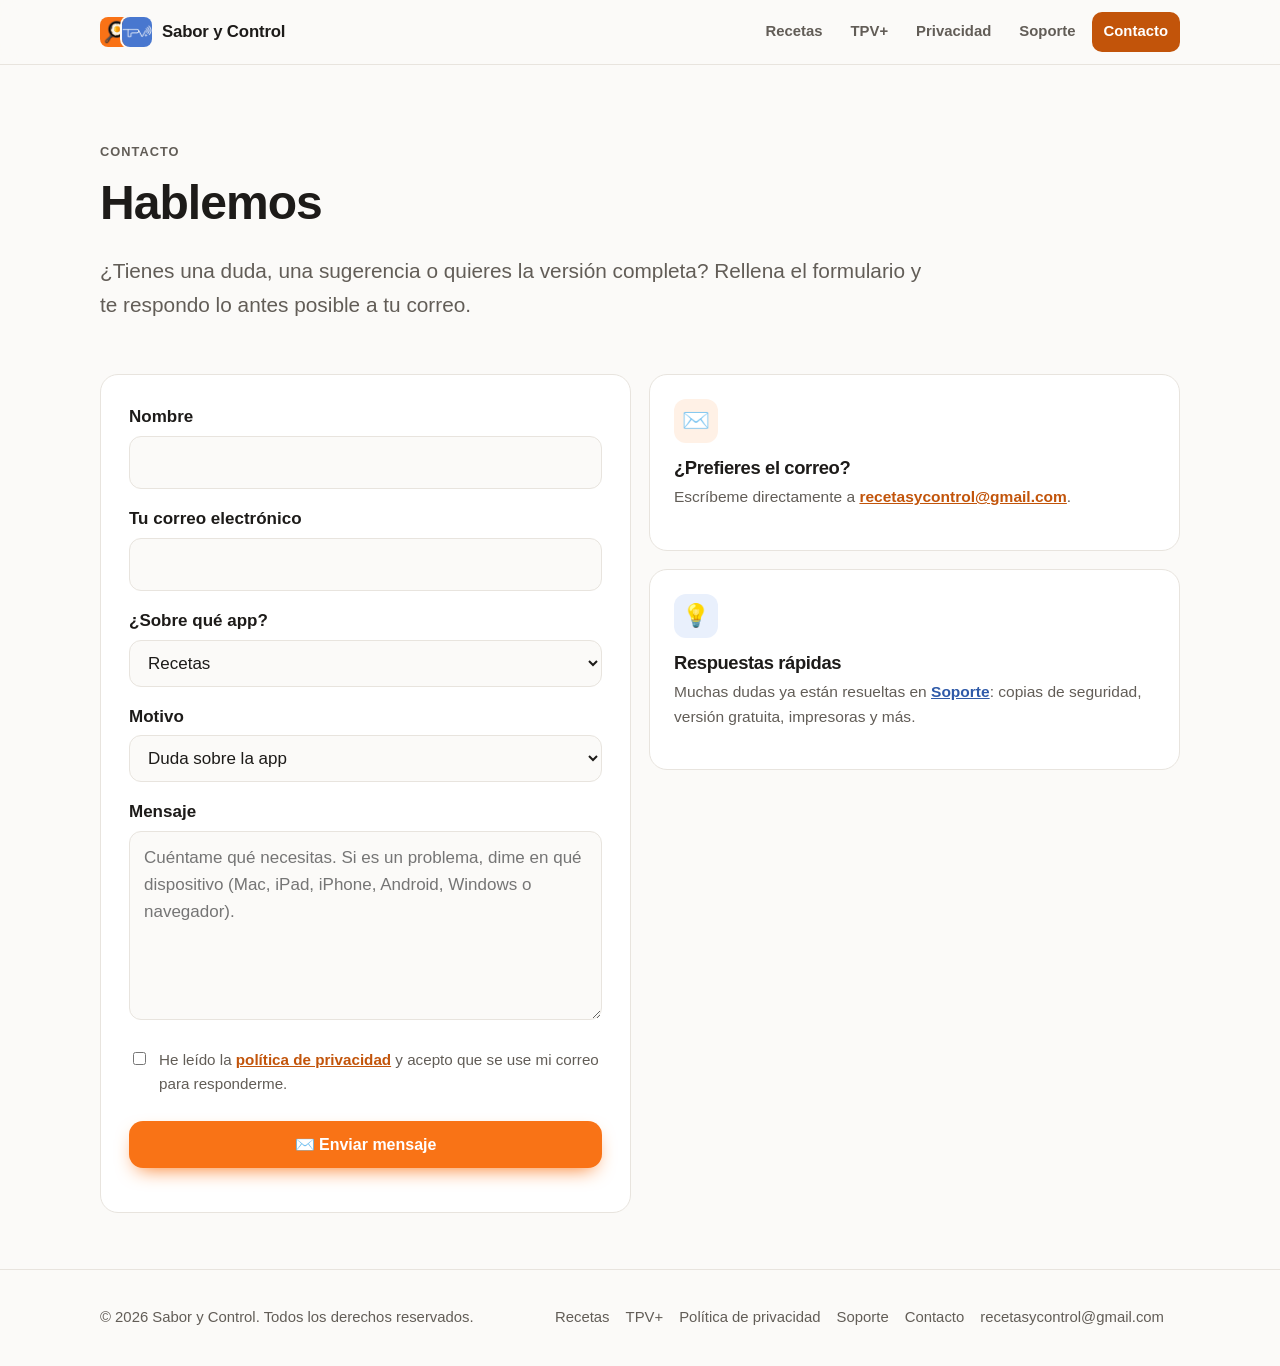
==== contacto.html @ 3034a33e "Añade SEO, botón Contacto y formulario de contacto - Palabras clave, URL canónica, vista previa al c" ====
<!DOCTYPE html>
<html lang="es">
<head>
<meta charset="utf-8">
<meta name="viewport" content="width=device-width, initial-scale=1">
<title>Contacto · Sabor y Control</title>
<meta name="description" content="Contacta con Sabor y Control: dudas, sugerencias, compras o soporte de las apps Recetas y TPV+ para hostelería.">
<meta name="keywords" content="contacto Sabor y Control, contacto app recetas, contacto TPV hostelería, soporte, Sabor y Control">
<meta name="author" content="Rubén Morales · Sabor y Control">
<meta name="robots" content="index, follow">
<link rel="canonical" href="https://mhowani.github.io/mis-apps-hosteleria/contacto.html">
<meta property="og:type" content="website">
<meta property="og:site_name" content="Sabor y Control">
<meta property="og:locale" content="es_ES">
<meta property="og:title" content="Contacto · Sabor y Control">
<meta property="og:description" content="Contacta con Sabor y Control: dudas, sugerencias, compras o soporte de las apps Recetas y TPV+ para hostelería.">
<meta property="og:url" content="https://mhowani.github.io/mis-apps-hosteleria/contacto.html">
<meta property="og:image" content="https://mhowani.github.io/mis-apps-hosteleria/assets/logo-recetas.jpg">
<meta name="twitter:card" content="summary">
<link rel="apple-touch-icon" href="assets/logo-recetas.jpg">
<meta name="theme-color" content="#f97316">
<link rel="icon" href="assets/logo-recetas.jpg">
<link rel="stylesheet" href="styles.css">
</head>
<body>
<header class="top"><div class="wrap">
  <a class="brand" href="index.html"><span class="dots"><img src="assets/logo-recetas.jpg" alt=""><img src="assets/logo-tpv.jpg" alt=""></span><span>Sabor y Control</span></a>
  <nav>
    <a href="recetas.html">Recetas</a>
    <a href="tpv.html">TPV+</a>
    <a href="privacidad.html">Privacidad</a>
    <a href="soporte.html">Soporte</a>
    <a href="contacto.html" class="nav-contacto" aria-current="page">Contacto</a>
  </nav>
</div></header>

<main>
<section class="hero" style="padding-bottom:24px"><div class="wrap">
  <span class="eyebrow">Contacto</span>
  <h1 style="font-size:clamp(2rem,4.5vw,3rem)">Hablemos</h1>
  <p class="lead">¿Tienes una duda, una sugerencia o quieres la versión completa? Rellena el formulario y te respondo lo antes posible a tu correo.</p>
</div></section>

<section style="padding-top:8px"><div class="wrap grid2" style="align-items:start">
  <form id="form-contacto" class="form-contacto" novalidate>
    <label for="nombre">Nombre</label>
    <input id="nombre" name="nombre" type="text" autocomplete="name" required>

    <label for="email">Tu correo electrónico</label>
    <input id="email" name="email" type="email" autocomplete="email" required>

    <label for="app">¿Sobre qué app?</label>
    <select id="app" name="app">
      <option>Recetas</option>
      <option>TPV+</option>
      <option>Las dos</option>
      <option>Otra cosa</option>
    </select>

    <label for="motivo">Motivo</label>
    <select id="motivo" name="motivo">
      <option>Duda sobre la app</option>
      <option>Problema o error</option>
      <option>Sugerencia</option>
      <option>Compra / versión completa</option>
      <option>Otro</option>
    </select>

    <label for="mensaje">Mensaje</label>
    <textarea id="mensaje" name="mensaje" rows="6" required placeholder="Cuéntame qué necesitas. Si es un problema, dime en qué dispositivo (Mac, iPad, iPhone, Android, Windows o navegador)."></textarea>

    <!-- Trampa antispam: las personas no la ven -->
    <input type="text" name="_honey" class="oculto" tabindex="-1" autocomplete="off" aria-hidden="true">

    <label class="check"><input type="checkbox" id="acepto" required>
      <span>He leído la <a class="link-r" href="privacidad.html#contacto">política de privacidad</a> y acepto que se use mi correo para responderme.</span></label>

    <button type="submit" class="btn btn-rec" id="enviar">✉️ Enviar mensaje</button>
    <p id="aviso" class="aviso" role="status" aria-live="polite"></p>
  </form>

  <div>
    <div class="card"><div class="icon rec-i">✉️</div><h3>¿Prefieres el correo?</h3>
      <p>Escríbeme directamente a <a class="link-r" href="mailto:recetasycontrol@gmail.com">recetasycontrol@gmail.com</a>.</p></div>
    <div class="card" style="margin-top:18px"><div class="icon tpv-i">💡</div><h3>Respuestas rápidas</h3>
      <p>Muchas dudas ya están resueltas en <a class="link" href="soporte.html">Soporte</a>: copias de seguridad, versión gratuita, impresoras y más.</p></div>
  </div>
</div></section>
</main>
<footer><div class="wrap">
  <div>© 2026 Sabor y Control. Todos los derechos reservados.</div>
  <div><a href="recetas.html">Recetas</a><a href="tpv.html">TPV+</a><a href="privacidad.html">Política de privacidad</a><a href="soporte.html">Soporte</a><a href="contacto.html">Contacto</a><a href="mailto:recetasycontrol@gmail.com">recetasycontrol@gmail.com</a></div>
</div></footer>

<script>
(function () {
  // Los mensajes se envían a recetasycontrol@gmail.com a través de FormSubmit (formsubmit.co).
  var DESTINO = 'https://formsubmit.co/ajax/recetasycontrol@gmail.com';
  var form = document.getElementById('form-contacto');
  var aviso = document.getElementById('aviso');
  var boton = document.getElementById('enviar');
  function mostrar(texto, tipo) { aviso.textContent = texto; aviso.className = 'aviso ' + tipo; }
  form.addEventListener('submit', function (e) {
    e.preventDefault();
    if (!form.checkValidity()) { mostrar('Rellena tu nombre, un correo válido, el mensaje y marca la casilla de privacidad.', 'error'); form.reportValidity(); return; }
    var d = new FormData(form);
    if (d.get('_honey')) return;
    var datos = {
      nombre: d.get('nombre'), email: d.get('email'), app: d.get('app'), motivo: d.get('motivo'), mensaje: d.get('mensaje'),
      _subject: 'Web Sabor y Control · ' + d.get('motivo') + ' (' + d.get('app') + ')',
      _replyto: d.get('email'), _template: 'table', _captcha: 'false'
    };
    boton.disabled = true; boton.textContent = 'Enviando…'; mostrar('', '');
    fetch(DESTINO, { method: 'POST', headers: { 'Content-Type': 'application/json', 'Accept': 'application/json' }, body: JSON.stringify(datos) })
      .then(function (r) { return r.json().then(function (j) { if (!r.ok || String(j.success) !== 'true') throw new Error(); }); })
      .then(function () { form.reset(); mostrar('¡Gracias! Tu mensaje se ha enviado. Te responderé lo antes posible.', 'ok'); })
      .catch(function () { mostrar('No se ha podido enviar. Inténtalo de nuevo o escribe a recetasycontrol@gmail.com', 'error'); })
      .then(function () { boton.disabled = false; boton.textContent = '✉️ Enviar mensaje'; });
  });
})();
</script>
</body>
</html>
---- styles.css ----
:root{
  --bg:#fbfaf8; --surface:#ffffff; --ink:#1d1b19; --muted:#625d57; --line:#e8e4de;
  --rec:#f97316; --rec-d:#c2540a; --rec-soft:#fff1e6;
  --tpv:#4878d0; --tpv-d:#2f5aa8; --tpv-soft:#e9f0fc;
  --radius:18px; --max:1120px;
}
@media (prefers-color-scheme:dark){
  :root{--bg:#141311; --surface:#1d1b19; --ink:#f3f0ec; --muted:#a9a39b; --line:#33302c;
    --rec-soft:#2c1c10; --tpv-soft:#16213a; --rec-d:#ff9a52; --tpv-d:#8fb0ee}
}
*{box-sizing:border-box}
html{scroll-behavior:smooth}
body{margin:0;background:var(--bg);color:var(--ink);font:17px/1.6 -apple-system,BlinkMacSystemFont,"SF Pro Text","Segoe UI",Roboto,Helvetica,Arial,sans-serif;-webkit-font-smoothing:antialiased}
img{max-width:100%;display:block}
a{color:inherit}
.wrap{max-width:var(--max);margin:0 auto;padding:0 20px}
h1,h2,h3{line-height:1.15;letter-spacing:-.02em;margin:0 0 .5em}
h1{font-size:clamp(2.2rem,5.5vw,3.8rem);font-weight:800}
h2{font-size:clamp(1.6rem,3.2vw,2.2rem);font-weight:750}
h3{font-size:1.15rem;font-weight:700}
p{margin:0 0 1em}
.lead{font-size:clamp(1.1rem,2vw,1.3rem);color:var(--muted);max-width:40em}
.eyebrow{display:inline-block;font-size:.8rem;font-weight:700;letter-spacing:.08em;text-transform:uppercase;color:var(--muted);margin-bottom:.8rem}

/* header */
.top{position:sticky;top:0;z-index:20;background:color-mix(in srgb,var(--bg) 88%,transparent);backdrop-filter:blur(12px);border-bottom:1px solid var(--line)}
.top .wrap{display:flex;align-items:center;justify-content:space-between;height:64px;gap:16px}
.brand{display:flex;align-items:center;gap:10px;font-weight:800;text-decoration:none;font-size:1.05rem;letter-spacing:-.01em}
.brand .dots{display:flex}
.brand .dots img{width:30px;height:30px;border-radius:8px;box-shadow:0 0 0 2px var(--bg)}
.brand .dots img+img{margin-left:-8px}
nav{display:flex;gap:4px;flex-wrap:wrap}
nav a{text-decoration:none;font-size:.93rem;font-weight:600;color:var(--muted);padding:8px 12px;border-radius:10px}
nav a:hover,nav a[aria-current="page"]{color:var(--ink);background:var(--line)}
@media(max-width:720px){.top .wrap{height:auto;padding-top:10px;padding-bottom:10px;flex-direction:column;align-items:flex-start;gap:6px}.brand span{font-size:1rem}}

/* buttons */
.btn{display:inline-flex;align-items:center;gap:8px;padding:13px 22px;border-radius:14px;font-weight:700;text-decoration:none;border:1.5px solid transparent;font-size:1rem;transition:transform .15s,box-shadow .15s}
.btn:hover{transform:translateY(-2px)}
.btn-rec{background:var(--rec);color:#fff;box-shadow:0 8px 20px -8px var(--rec)}
.btn-tpv{background:var(--tpv);color:#fff;box-shadow:0 8px 20px -8px var(--tpv)}
.btn-ghost{border-color:var(--line);background:var(--surface)}
.btn-row{display:flex;gap:12px;flex-wrap:wrap;margin-top:1.4rem}

/* hero */
.hero{padding:72px 0 56px}
.hero-grid{display:grid;grid-template-columns:1.1fr .9fr;gap:48px;align-items:center}
@media(max-width:860px){.hero-grid{grid-template-columns:1fr}.hero{padding-top:44px}}
.app-hero{display:flex;gap:20px;align-items:center;margin-bottom:1.2rem}
.app-hero img{width:88px;height:88px;border-radius:22px;box-shadow:0 14px 30px -12px rgba(0,0,0,.35)}
.pill{display:inline-block;font-size:.82rem;font-weight:700;padding:5px 12px;border-radius:99px}
.pill-rec{background:var(--rec-soft);color:var(--rec-d)}
.pill-tpv{background:var(--tpv-soft);color:var(--tpv-d)}

/* home: two app cards */
.apps{display:grid;grid-template-columns:1fr 1fr;gap:20px;margin:8px 0 24px}
@media(max-width:820px){.apps{grid-template-columns:1fr}}
.appcard{border-radius:26px;padding:32px;border:1px solid var(--line);background:var(--surface);display:flex;flex-direction:column;gap:6px;position:relative;overflow:hidden}
.appcard.rec{background:linear-gradient(160deg,var(--rec-soft),var(--surface) 70%)}
.appcard.tpv{background:linear-gradient(160deg,var(--tpv-soft),var(--surface) 70%)}
.appcard img.ico{width:72px;height:72px;border-radius:18px;margin-bottom:14px;box-shadow:0 10px 24px -10px rgba(0,0,0,.4)}
.appcard ul{padding:0;margin:.6rem 0 1rem;list-style:none}
.appcard li{padding-left:26px;position:relative;margin:.35em 0;color:var(--muted);font-size:.98rem}
.appcard li::before{content:"✓";position:absolute;left:0;font-weight:800}
.appcard.rec li::before{color:var(--rec)}
.appcard.tpv li::before{color:var(--tpv)}

/* sections */
section{padding:56px 0}
.alt{background:var(--surface);border-block:1px solid var(--line)}
.sec-head{max-width:46em;margin-bottom:32px}
.grid3{display:grid;grid-template-columns:repeat(3,1fr);gap:18px}
.grid2{display:grid;grid-template-columns:repeat(2,1fr);gap:18px}
@media(max-width:860px){.grid3{grid-template-columns:1fr 1fr}}
@media(max-width:600px){.grid3,.grid2{grid-template-columns:1fr}}
.card{background:var(--surface);border:1px solid var(--line);border-radius:var(--radius);padding:24px}
.alt .card{background:var(--bg)}
.card h3{margin-bottom:.4em}
.card p,.card li{color:var(--muted);font-size:.97rem}
.card ul{padding-left:1.1em;margin:.4em 0 0}
.card li{margin:.25em 0}
.icon{width:44px;height:44px;border-radius:12px;display:grid;place-items:center;font-size:1.4rem;margin-bottom:14px}
.rec-i{background:var(--rec-soft)}.tpv-i{background:var(--tpv-soft)}

/* gallery */
.shots{display:grid;gap:18px}
.shots.desk{grid-template-columns:repeat(3,1fr)}
.shots.mob{grid-template-columns:repeat(2,minmax(0,260px));justify-content:center}
@media(max-width:860px){.shots.desk{grid-template-columns:1fr}}
figure{margin:0}
figure img{width:100%;border-radius:14px;border:1px solid var(--line);box-shadow:0 18px 40px -22px rgba(0,0,0,.4);background:var(--surface)}
figcaption{margin-top:10px;font-size:.92rem;color:var(--muted)}
figcaption b{color:var(--ink);display:block}
.soon{border:2px dashed var(--line);border-radius:var(--radius);padding:36px;text-align:center;color:var(--muted)}

/* steps */
.steps{counter-reset:s;list-style:none;padding:0;display:grid;gap:14px}
.steps li{counter-increment:s;display:flex;gap:14px;align-items:flex-start}
.steps li::before{content:counter(s);flex:none;width:30px;height:30px;border-radius:50%;background:var(--tpv);color:#fff;font-weight:800;display:grid;place-items:center;font-size:.9rem}
.rec-steps li::before{background:var(--rec)}

/* prose pages */
.prose{max-width:46em}
.prose h2{margin-top:2em;font-size:1.5rem}
.prose h3{margin-top:1.4em}
.prose li{margin:.35em 0}
.callout{border-left:4px solid var(--rec);background:var(--rec-soft);padding:16px 20px;border-radius:0 14px 14px 0;margin:1.4em 0}
.callout.blue{border-color:var(--tpv);background:var(--tpv-soft)}
.toc{display:flex;gap:10px;flex-wrap:wrap;margin:1.2rem 0 0}
details{border:1px solid var(--line);background:var(--surface);border-radius:14px;padding:4px 18px;margin:10px 0}
summary{cursor:pointer;font-weight:650;padding:12px 0;list-style:none;display:flex;justify-content:space-between;gap:12px}
summary::after{content:"+";font-weight:400;font-size:1.4rem;line-height:1}
details[open] summary::after{content:"−"}
details p,details li{color:var(--muted)}
details[open]{padding-bottom:8px}
a.link{color:var(--tpv-d);font-weight:600}
a.link-r{color:var(--rec-d);font-weight:600}

footer{border-top:1px solid var(--line);padding:36px 0;color:var(--muted);font-size:.93rem}
footer .wrap{display:flex;flex-wrap:wrap;justify-content:space-between;gap:16px}
footer a{text-decoration:none;margin-right:16px}
footer a:hover{text-decoration:underline}

.btn-soon{border-color:var(--line);background:var(--surface);color:var(--muted);cursor:default;opacity:.85}
.btn-soon:hover{transform:none}
.pill-soon{background:var(--line);color:var(--ink)}

/* botón Contacto del menú */
nav a.nav-contacto{background:var(--rec);color:#fff}
nav a.nav-contacto:hover,nav a.nav-contacto[aria-current="page"]{background:var(--rec-d);color:#fff}

/* formulario de contacto */
.form-contacto{background:var(--surface);border:1px solid var(--line);border-radius:var(--radius);padding:28px}
.form-contacto label{display:block;font-weight:650;margin:1rem 0 .35rem}
.form-contacto label:first-child{margin-top:0}
.form-contacto input,.form-contacto select,.form-contacto textarea{width:100%;font:inherit;color:var(--ink);background:var(--bg);border:1.5px solid var(--line);border-radius:12px;padding:12px 14px}
.form-contacto textarea{resize:vertical;min-height:150px}
.form-contacto input:focus,.form-contacto select:focus,.form-contacto textarea:focus{outline:none;border-color:var(--rec);box-shadow:0 0 0 3px var(--rec-soft)}
.form-contacto label.check{display:flex;gap:10px;align-items:flex-start;font-weight:400;color:var(--muted);font-size:.95rem;margin-top:1.2rem}
.form-contacto label.check input{width:auto;margin-top:.3rem;accent-color:var(--rec)}
.form-contacto .btn{margin-top:1.2rem;cursor:pointer;width:100%;justify-content:center}
.form-contacto .btn:disabled{opacity:.6;cursor:wait;transform:none}
.oculto{position:absolute;left:-9999px;width:1px;height:1px;overflow:hidden}
.aviso{margin:1rem 0 0;padding:0;border-radius:12px}
.aviso.ok{padding:12px 16px;background:#e3f4e8;color:#17803d}
.aviso.error{padding:12px 16px;background:#fdecea;color:#a3261b}
@media (prefers-color-scheme:dark){.aviso.ok{background:#16301f;color:#5bd18a}.aviso.error{background:#3a1814;color:#ff8f80}}
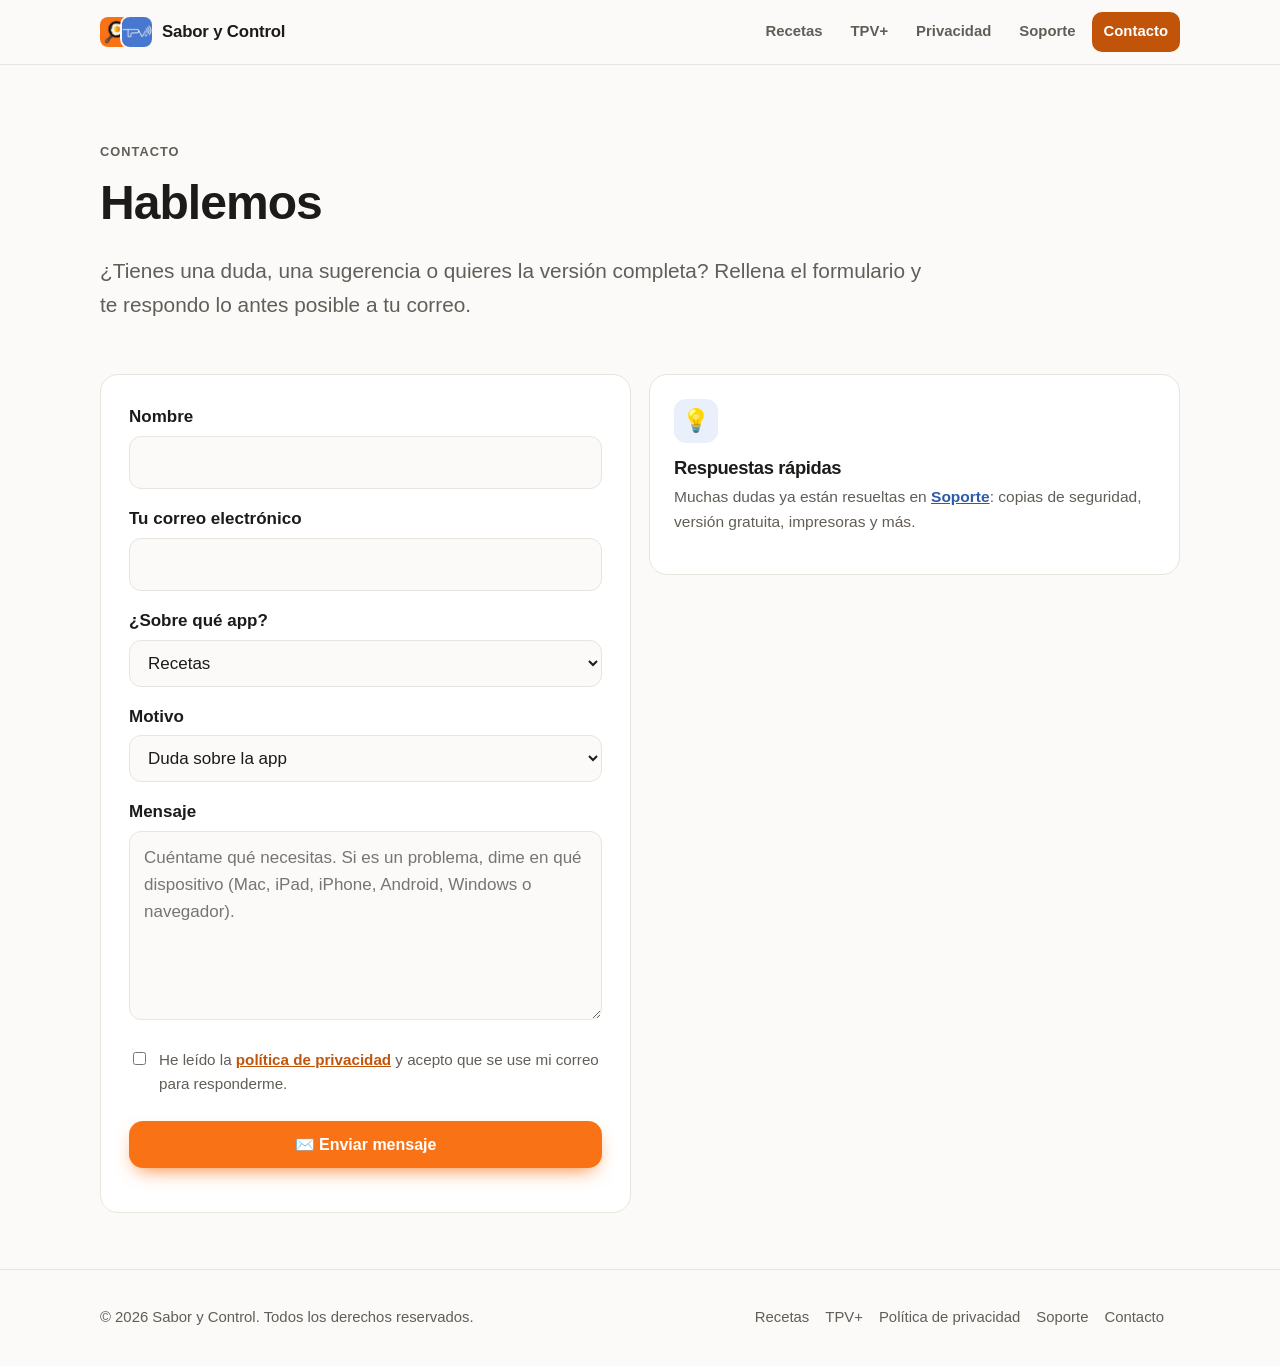
==== commit 6f6d29a6: "Quita el correo visible de la web: el contacto se hace con el formulario - Pie de todas las páginas " ====
--- a/contacto.html
+++ b/contacto.html
@@ -80,16 +80,14 @@
   </form>
 
   <div>
-    <div class="card"><div class="icon rec-i">✉️</div><h3>¿Prefieres el correo?</h3>
-      <p>Escríbeme directamente a <a class="link-r" href="mailto:recetasycontrol@gmail.com">recetasycontrol@gmail.com</a>.</p></div>
-    <div class="card" style="margin-top:18px"><div class="icon tpv-i">💡</div><h3>Respuestas rápidas</h3>
+    <div class="card"><div class="icon tpv-i">💡</div><h3>Respuestas rápidas</h3>
       <p>Muchas dudas ya están resueltas en <a class="link" href="soporte.html">Soporte</a>: copias de seguridad, versión gratuita, impresoras y más.</p></div>
   </div>
 </div></section>
 </main>
 <footer><div class="wrap">
   <div>© 2026 Sabor y Control. Todos los derechos reservados.</div>
-  <div><a href="recetas.html">Recetas</a><a href="tpv.html">TPV+</a><a href="privacidad.html">Política de privacidad</a><a href="soporte.html">Soporte</a><a href="contacto.html">Contacto</a><a href="mailto:recetasycontrol@gmail.com">recetasycontrol@gmail.com</a></div>
+  <div><a href="recetas.html">Recetas</a><a href="tpv.html">TPV+</a><a href="privacidad.html">Política de privacidad</a><a href="soporte.html">Soporte</a><a href="contacto.html">Contacto</a></div>
 </div></footer>
 
 <script>
@@ -99,6 +97,12 @@
   var form = document.getElementById('form-contacto');
   var aviso = document.getElementById('aviso');
   var boton = document.getElementById('enviar');
+  // Si se llega desde Soporte (contacto.html?app=Recetas), se deja elegida esa app.
+  var appElegida = new URLSearchParams(location.search).get('app');
+  if (appElegida) {
+    var lista = document.getElementById('app');
+    for (var i = 0; i < lista.options.length; i++) if (lista.options[i].text === appElegida) lista.selectedIndex = i;
+  }
   function mostrar(texto, tipo) { aviso.textContent = texto; aviso.className = 'aviso ' + tipo; }
   form.addEventListener('submit', function (e) {
     e.preventDefault();
